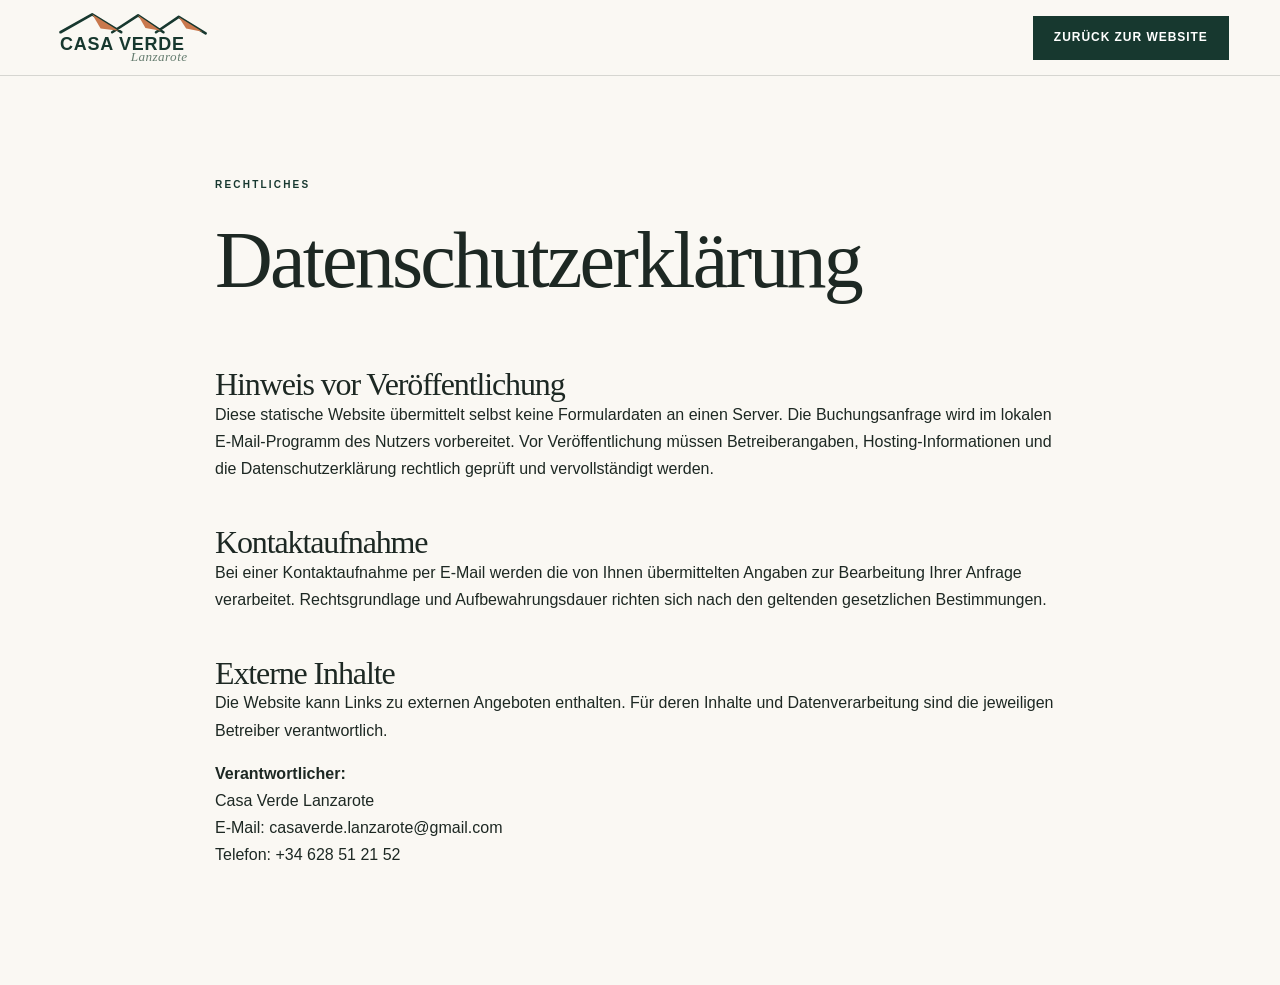
==== datenschutz.html @ 0f1df5bc "Publish Casa Verde website" ====
<!doctype html>
<html lang="de">
<head>
  <meta charset="utf-8">
  <meta name="viewport" content="width=device-width,initial-scale=1">
  <title>Datenschutz · Casa Verde Lanzarote</title>
  <link rel="icon" href="assets/images/originals/casaverdelogo.png" type="image/png">
  <link rel="stylesheet" href="assets/css/styles.css">
</head>
<body class="legal-page">
  <header class="site-header is-scrolled">
    <a class="brand brand-logo" href="index.html" aria-label="Zur Casa Verde Website">
      <img class="logo-dark" src="assets/images/logo-casa-verde-dark.svg" alt="Casa Verde Lanzarote">
    </a>
    <a class="button button-small" href="index.html#booking">Zurück zur Website</a>
  </header>
  <main class="legal container">
    <p class="eyebrow">Rechtliches</p><h1>Datenschutzerklärung</h1>
    <div class="legal-content">
      <h2>Hinweis vor Veröffentlichung</h2><p>Diese statische Website übermittelt selbst keine Formulardaten an einen Server. Die Buchungsanfrage wird im lokalen E-Mail-Programm des Nutzers vorbereitet. Vor Veröffentlichung müssen Betreiberangaben, Hosting-Informationen und die Datenschutzerklärung rechtlich geprüft und vervollständigt werden.</p>
      <h2>Kontaktaufnahme</h2><p>Bei einer Kontaktaufnahme per E-Mail werden die von Ihnen übermittelten Angaben zur Bearbeitung Ihrer Anfrage verarbeitet. Rechtsgrundlage und Aufbewahrungsdauer richten sich nach den geltenden gesetzlichen Bestimmungen.</p>
      <h2>Externe Inhalte</h2><p>Die Website kann Links zu externen Angeboten enthalten. Für deren Inhalte und Datenverarbeitung sind die jeweiligen Betreiber verantwortlich.</p>
      <p><strong>Verantwortlicher:</strong><br>Casa Verde Lanzarote<br>E-Mail: casaverde.lanzarote@gmail.com<br>Telefon: +34 628 51 21 52</p>
    </div>
  </main>
</body>
</html>
---- assets/css/styles.css ----
:root{--forest:#17382f;--forest-deep:#0d2821;--sage:#829888;--sand:#f2ede4;--paper:#faf8f3;--ink:#1d2823;--muted:#66706b;--line:rgba(29,40,35,.16);--serif:"Newsreader",Georgia,serif;--sans:"DM Sans",Arial,sans-serif;--display:"Manrope",Arial,sans-serif;--container:min(1240px,calc(100vw - 80px));--radius:2px}
.site-nav>a.button{color:white}.brand-logo{position:relative;width:218px;height:68px}.brand-logo img{position:absolute;inset:0;width:100%;height:100%;object-fit:contain;object-position:left center;transition:opacity .25s}.brand-logo .logo-dark{opacity:0}.site-header.is-scrolled .brand-logo{width:190px;height:58px}.site-header.is-scrolled .brand-logo .logo-light{opacity:0}.site-header.is-scrolled .brand-logo .logo-dark{opacity:1}.footer-grid .footer-brand{display:block}.footer-brand>img{width:245px;height:auto;margin-bottom:20px}.footer-brand>p{margin:0;color:rgba(255,255,255,.55);font-size:12px}
*{box-sizing:border-box}html{scroll-behavior:smooth}body{margin:0;background:var(--paper);color:var(--ink);font-family:var(--sans);font-size:16px;line-height:1.7}body.no-scroll{overflow:hidden}img{display:block;width:100%;height:auto}button,input,select,textarea{font:inherit}button{color:inherit}.container{width:var(--container);margin-inline:auto}.section{padding:140px 0}.skip-link{position:fixed;z-index:1000;top:12px;left:12px;transform:translateY(-180%);background:white;color:#111;padding:10px 16px}.skip-link:focus{transform:none}
.site-header{position:fixed;z-index:100;top:0;left:0;width:100%;height:96px;padding:0 4vw;display:flex;align-items:center;justify-content:space-between;color:white;border-bottom:1px solid rgba(255,255,255,.2);transition:.35s ease}.site-header.is-scrolled{height:76px;background:rgba(250,248,243,.96);backdrop-filter:blur(16px);color:var(--ink);border-color:var(--line)}.brand{display:flex;align-items:center;gap:14px;color:inherit;text-decoration:none;line-height:1.15}.brand-mark{display:grid;place-items:center;width:44px;height:44px;border:1px solid currentColor;border-radius:50%;font-family:var(--serif);font-size:18px}.brand strong{display:block;font-family:var(--display);font-size:17px;font-weight:600;letter-spacing:.02em}.brand small{display:block;margin-top:4px;font-size:9px;letter-spacing:.18em;text-transform:uppercase}.site-nav{display:flex;align-items:center;gap:32px}.site-nav>a{color:inherit;text-decoration:none;font-size:13px;letter-spacing:.02em}.site-nav>a:not(.button){position:relative}.site-nav>a:not(.button):after{content:"";position:absolute;left:0;bottom:-6px;width:100%;height:1px;background:currentColor;transform:scaleX(0);transform-origin:right;transition:transform .25s}.site-nav>a:hover:after{transform:scaleX(1);transform-origin:left}.nav-toggle{display:none;background:none;border:0}.button{display:inline-flex;align-items:center;justify-content:center;gap:30px;min-height:54px;padding:0 28px;border:1px solid var(--forest);background:var(--forest);color:white;text-decoration:none;font-size:12px;font-weight:600;letter-spacing:.08em;text-transform:uppercase;cursor:pointer;transition:.25s}.button:hover{background:var(--forest-deep);transform:translateY(-2px)}.button-small{min-height:44px;padding:0 20px}.site-header:not(.is-scrolled) .button-small{background:white;border-color:white;color:var(--forest)}.button-light{background:#fff;border-color:#fff;color:var(--forest)}.button-light:hover{background:var(--sand);border-color:var(--sand)}.button-full{width:100%;justify-content:space-between}.text-link{display:inline-flex;align-items:center;gap:30px;color:var(--ink);font-size:12px;font-weight:600;letter-spacing:.07em;text-decoration:none;text-transform:uppercase;border-bottom:1px solid currentColor;padding-bottom:6px}.text-link.light{color:white}.text-link span{font-size:16px;transition:transform .2s}.text-link:hover span{transform:translate(3px,-3px)}
.eyebrow{margin:0 0 28px;font-size:10px;font-weight:600;letter-spacing:.22em;text-transform:uppercase;color:var(--forest)}.eyebrow.light{color:rgba(255,255,255,.72)}h1,h2,h3,p{margin-top:0}h1,h2{font-family:var(--serif);font-weight:400;line-height:.98;letter-spacing:-.035em}h2{font-size:clamp(54px,6.2vw,96px);margin-bottom:0}.lead{font-family:var(--serif);font-size:clamp(26px,2.6vw,40px);line-height:1.24;letter-spacing:-.02em}
.hero{position:relative;min-height:100svh;display:flex;align-items:center;color:white;overflow:hidden}.hero-media{position:absolute;inset:0;background:url("../images/originals/casaverde-pagebg2.jpg") center/cover no-repeat;transform:scale(1.025);animation:hero-in 1.5s ease-out forwards}.hero-shade{position:absolute;inset:0;background:linear-gradient(90deg,rgba(8,29,24,.76) 0%,rgba(8,29,24,.26) 58%,rgba(8,29,24,.1)),linear-gradient(0deg,rgba(5,20,16,.35),transparent 55%)}@keyframes hero-in{to{transform:scale(1)}}.hero-content{position:relative;z-index:2;width:min(820px,78vw);margin-left:8vw;padding-top:90px}.hero h1{font-size:clamp(70px,9.8vw,150px);margin:0 0 34px;color:white}.hero-copy{max-width:650px;font-size:18px;line-height:1.65;color:rgba(255,255,255,.88)}.hero-actions{display:flex;align-items:center;gap:42px;margin-top:42px}.hero-facts{position:absolute;z-index:2;right:4vw;bottom:5vh;display:flex;border-top:1px solid rgba(255,255,255,.35);padding-top:18px}.hero-facts>div{min-width:122px}.hero-facts strong,.hero-facts span{display:block}.hero-facts strong{font-family:var(--serif);font-size:26px;font-weight:400}.hero-facts span{font-size:9px;letter-spacing:.15em;text-transform:uppercase;color:rgba(255,255,255,.65)}.scroll-cue{position:absolute;z-index:2;bottom:5vh;left:4vw;width:25px;height:42px;border:1px solid rgba(255,255,255,.5);border-radius:20px}.scroll-cue span{position:absolute;top:8px;left:11px;width:2px;height:8px;background:white;animation:scroll 1.7s infinite}@keyframes scroll{50%{transform:translateY(13px);opacity:.4}}
.intro{background:var(--paper)}.intro-grid{display:grid;grid-template-columns:1.05fr .95fr;gap:11vw;align-items:start}.intro-copy{padding-top:90px}.intro-copy>p:not(.lead){max-width:580px;color:var(--muted)}.intro-copy .text-link{margin-top:28px}.image-composition{position:relative;margin-top:110px;display:grid;grid-template-columns:1fr 1.8fr 1fr;align-items:end}.image-main{grid-column:2/4;margin:0;height:670px}.image-main img,.image-inset img{height:100%;object-fit:cover}.image-inset{grid-column:1/2;position:absolute;z-index:2;bottom:-70px;left:0;width:85%;height:370px;margin:0;border:12px solid var(--paper)}.vertical-note{position:absolute;top:0;left:0;margin:0;font-size:9px;letter-spacing:.2em;writing-mode:vertical-rl;text-transform:uppercase;color:var(--muted)}
.apartments{background:var(--sand)}.section-head{display:grid;grid-template-columns:1fr 380px;gap:10vw;align-items:end;margin-bottom:88px}.section-head>p{margin:0;color:var(--muted)}.apartment-list{display:grid;grid-template-columns:repeat(2,1fr);gap:90px 44px}.apartment-card:nth-child(even){transform:translateY(120px)}.apartment-card:last-child{grid-column:1/2}.card-image{position:relative;width:100%;height:480px;padding:0;border:0;background:none;overflow:hidden;cursor:pointer}.card-image img{height:100%;object-fit:cover;transition:transform .65s}.card-image:hover img{transform:scale(1.035)}.card-image>span{position:absolute;right:20px;bottom:20px;display:grid;place-items:center;width:48px;height:48px;border-radius:50%;background:rgba(250,248,243,.9);font-family:var(--serif);font-size:18px}.card-content{display:grid;grid-template-columns:1.1fr 1fr auto;gap:32px;align-items:start;padding-top:25px;border-top:1px solid var(--line);margin-top:18px}.card-content h3{margin:4px 0 0;font-family:var(--serif);font-size:34px;font-weight:400}.card-content p{margin:0;font-size:13px;color:var(--muted)}.card-content>div p{font-size:9px;letter-spacing:.12em;text-transform:uppercase}.round-button{width:45px;height:45px;border:1px solid var(--ink);border-radius:50%;background:transparent;cursor:pointer;transition:.2s}.round-button:hover{background:var(--forest);border-color:var(--forest);color:white;transform:rotate(45deg)}.rate-note{display:grid;grid-template-columns:230px 1fr;gap:30px;margin-top:230px;border-top:1px solid var(--line);padding-top:20px}.rate-note span{font-family:var(--serif);font-size:22px}.rate-note p{max-width:700px;margin:0;color:var(--muted);font-size:12px}
.experience{display:grid;grid-template-columns:1.25fr .75fr;padding:0;background:var(--forest);color:white;min-height:740px}.experience-image img{height:100%;object-fit:cover;filter:saturate(.82)}.experience-panel{padding:100px 6vw;display:flex;flex-direction:column;justify-content:center}.experience blockquote{margin:0 0 70px;font-family:var(--serif);font-size:clamp(37px,4vw,64px);line-height:1.12;letter-spacing:-.025em}.amenities{display:grid;grid-template-columns:1fr 1fr;border-top:1px solid rgba(255,255,255,.2)}.amenities span{padding:12px 0;border-bottom:1px solid rgba(255,255,255,.16);font-size:10px;letter-spacing:.1em;text-transform:uppercase}
.island-intro{display:grid;grid-template-columns:1fr 1.25fr .75fr;gap:5vw;align-items:end;margin-bottom:100px}.island-intro .eyebrow{align-self:start}.island-intro>p:last-child{margin:0;color:var(--muted)}.place-grid{display:grid;grid-template-columns:1.15fr .85fr;gap:42px}.place-card{margin-bottom:65px}.place-card:nth-child(3){margin-top:-180px}.place-card img{height:350px;object-fit:cover}.place-large img{height:620px}.place-card>div{display:grid;grid-template-columns:140px 1fr;gap:15px 30px;padding-top:22px}.place-card span{grid-row:1/3;font-size:9px;letter-spacing:.12em;text-transform:uppercase;color:var(--muted)}.place-card h3{font-family:var(--serif);font-size:34px;font-weight:400;margin:0}.place-card p{color:var(--muted);font-size:13px}
.gallery{padding-bottom:0;background:#e8e1d7}.gallery-grid{display:grid;grid-template-columns:1.2fr .8fr 1fr;grid-template-rows:320px 320px;gap:8px}.gallery-grid button{padding:0;border:0;background:none;overflow:hidden;cursor:zoom-in}.gallery-grid button:first-child{grid-row:1/3}.gallery-grid button:nth-child(2){grid-column:2/3}.gallery-grid button:nth-child(3){grid-column:2/3}.gallery-grid button:nth-child(4){grid-column:3/4;grid-row:1/2}.gallery-grid button:nth-child(5){grid-column:3/4;grid-row:2/3}.gallery-grid img{height:100%;object-fit:cover;transition:transform .55s,filter .55s}.gallery-grid button:hover img{transform:scale(1.04);filter:brightness(.85)}
.booking{background:var(--forest-deep);color:white}.booking-grid{display:grid;grid-template-columns:1fr .8fr;gap:11vw}.booking-copy h2{font-size:clamp(58px,6vw,90px);margin-bottom:45px}.booking-copy>p:not(.eyebrow){max-width:590px;color:rgba(255,255,255,.65)}.contact-links{display:flex;flex-direction:column;align-items:flex-start;gap:5px;margin-top:45px}.contact-links a{color:white;text-decoration:none;border-bottom:1px solid rgba(255,255,255,.4)}.booking-form{padding-top:15px}.booking-form label{display:block;margin-bottom:25px;font-size:9px;letter-spacing:.16em;text-transform:uppercase;color:rgba(255,255,255,.58)}.booking-form label span{float:right}.booking-form input,.booking-form select,.booking-form textarea{display:block;width:100%;min-height:48px;padding:10px 0;background:transparent;border:0;border-bottom:1px solid rgba(255,255,255,.3);border-radius:0;color:white;outline:none;text-transform:none;letter-spacing:0}.booking-form select option{color:#111}.booking-form textarea{resize:vertical}.booking-form input:focus,.booking-form select:focus,.booking-form textarea:focus{border-color:white}.form-row{display:grid;grid-template-columns:1fr 1fr;gap:30px}.form-note{margin:12px 0 0;text-align:center;font-size:10px;color:rgba(255,255,255,.46)}
.site-footer{padding:90px 0 30px;background:#091c17;color:white}.footer-grid{display:grid;grid-template-columns:2fr 1fr 1fr;gap:9vw;padding-bottom:75px}.footer-brand{display:flex;gap:20px}.footer-brand strong{font-family:var(--serif);font-size:36px;font-weight:400}.footer-brand p{color:rgba(255,255,255,.55);font-size:12px}.footer-grid h3{font-size:10px;letter-spacing:.18em;text-transform:uppercase;color:rgba(255,255,255,.45)}.footer-grid>div:not(:first-child){display:flex;flex-direction:column;align-items:flex-start;gap:8px}.footer-grid a{color:white;text-decoration:none;font-size:13px}.footer-bottom{display:flex;justify-content:space-between;padding-top:25px;border-top:1px solid rgba(255,255,255,.15);font-size:9px;letter-spacing:.12em;text-transform:uppercase;color:rgba(255,255,255,.45)}.footer-bottom a{color:inherit}
.apartment-dialog,.lightbox{width:min(1180px,94vw);max-width:none;padding:0;border:0;background:var(--paper);color:var(--ink);box-shadow:0 30px 100px rgba(0,0,0,.4)}dialog::backdrop{background:rgba(5,20,16,.82);backdrop-filter:blur(4px)}.apartment-dialog[open]{display:grid;grid-template-columns:1.18fr .82fr}.dialog-close{position:absolute;z-index:5;top:18px;right:18px;width:42px;height:42px;border:0;border-radius:50%;background:rgba(250,248,243,.9);font-size:28px;line-height:1;cursor:pointer}.dialog-gallery{position:relative;min-height:650px;background:#ddd}.dialog-gallery>img{position:absolute;inset:0;height:100%;object-fit:cover}.gallery-arrow{position:absolute;z-index:2;bottom:24px;width:44px;height:44px;border:0;border-radius:50%;background:rgba(250,248,243,.9);cursor:pointer}.gallery-arrow.prev{left:24px}.gallery-arrow.next{left:76px}.dialog-gallery>span{position:absolute;z-index:2;right:24px;bottom:30px;padding:5px 11px;background:rgba(9,28,23,.75);color:white;font-size:10px;letter-spacing:.12em}.dialog-content{padding:85px 55px;overflow:auto}.dialog-content h2{font-size:58px;margin-bottom:28px}.dialog-content>p:not(.eyebrow){color:var(--muted)}.dialog-content ul{display:grid;grid-template-columns:1fr 1fr;gap:8px 20px;padding:20px 0;margin:25px 0;border-top:1px solid var(--line);border-bottom:1px solid var(--line);list-style:none;font-size:11px;text-transform:uppercase;letter-spacing:.07em}.dialog-content li:before{content:"✓";margin-right:8px;color:var(--sage)}.dialog-rate{display:flex;flex-direction:column;margin-bottom:30px}.dialog-rate strong{font-family:var(--serif);font-size:28px;font-weight:400}.dialog-rate span{font-size:10px;color:var(--muted)}.lightbox{width:min(1500px,96vw);height:min(920px,92vh);background:#0a1713}.lightbox[open]{display:grid;place-items:center}.lightbox img{width:100%;height:100%;object-fit:contain}.reveal{opacity:0;transform:translateY(35px);transition:opacity .8s,transform .8s}.reveal.is-visible{opacity:1;transform:none}.legal-page{background:var(--paper)}.legal-page .site-header{position:relative}.legal{max-width:850px;padding:100px 0}.legal h1{font-family:var(--serif);font-size:80px;font-weight:400}.legal-content{margin-top:70px}.legal-content h2{font-family:var(--serif);font-size:32px;margin-top:45px}
@media(max-width:1000px){:root{--container:min(100% - 40px,900px)}.section{padding:100px 0}.site-header{height:76px;padding:0 20px}.nav-toggle{display:flex;flex-direction:column;gap:7px;padding:12px;z-index:3}.nav-toggle span{width:25px;height:1px;background:currentColor;transition:.25s}.nav-toggle[aria-expanded=true] span:first-child{transform:translateY(4px) rotate(45deg)}.nav-toggle[aria-expanded=true] span:last-child{transform:translateY(-4px) rotate(-45deg)}.site-nav{position:fixed;inset:0;display:flex;flex-direction:column;align-items:flex-start;justify-content:center;gap:26px;padding:15vw;background:var(--forest-deep);color:white;transform:translateX(100%);transition:.35s}.site-nav.is-open{transform:none}.site-nav>a{font-family:var(--serif);font-size:40px}.site-nav .button{font-family:var(--sans);font-size:11px;margin-top:20px}.hero-content{width:82vw}.hero-facts{display:none}.intro-grid,.section-head,.booking-grid{grid-template-columns:1fr}.intro-copy{padding-top:40px}.section-head{gap:40px}.section-head>p{max-width:560px}.image-composition{grid-template-columns:.7fr 1.3fr}.image-main{grid-column:2/3}.experience{grid-template-columns:1fr}.experience-image{height:65vw}.experience-panel{padding:90px 8vw}.island-intro{grid-template-columns:1fr 1fr}.island-intro>p:last-child{grid-column:2}.place-grid{grid-template-columns:1fr 1fr}.place-card:nth-child(3){margin-top:0}.place-large img{height:460px}.gallery-grid{grid-template-rows:250px 250px}.apartment-dialog[open]{grid-template-columns:1fr}.dialog-gallery{min-height:54vh}.dialog-content{padding:50px}.footer-grid{grid-template-columns:1.5fr 1fr 1fr}}
@media(max-width:700px){:root{--container:calc(100% - 32px)}.section{padding:80px 0}.hero-content{width:auto;margin:0 20px;padding-top:60px}.hero h1{font-size:64px}.hero-copy{font-size:15px}.hero-actions{align-items:flex-start;flex-direction:column;gap:24px;margin-top:30px}.scroll-cue{display:none}h2{font-size:50px}.lead{font-size:26px}.intro-grid{gap:0}.image-composition{display:block;margin-top:65px}.image-main{height:500px;margin-left:18%}.image-inset{width:46%;height:250px;bottom:-40px}.vertical-note{display:none}.apartment-list{display:block}.apartment-card,.apartment-card:nth-child(even){transform:none;margin-bottom:70px}.apartment-card:last-child{grid-column:auto}.card-image{height:390px}.card-content{grid-template-columns:1fr auto;gap:18px}.card-content>p{grid-column:1/3}.round-button{grid-column:2;grid-row:1}.rate-note{grid-template-columns:1fr;margin-top:30px}.experience-image{height:75vw}.experience-panel{padding:70px 24px}.experience blockquote{font-size:40px;margin-bottom:50px}.amenities{grid-template-columns:1fr}.island-intro{display:block;margin-bottom:65px}.island-intro h2{margin-bottom:35px}.place-grid{display:block}.place-card img,.place-large img{height:380px}.place-card>div{grid-template-columns:1fr}.place-card span{grid-row:auto}.gallery .section-head{padding-inline:16px}.gallery-grid{display:grid;grid-template-columns:1fr 1fr;grid-template-rows:340px 220px 220px}.gallery-grid button:first-child{grid-column:1/3;grid-row:1}.gallery-grid button:nth-child(n+2){grid-column:auto;grid-row:auto}.gallery-grid button:nth-child(5){display:none}.booking-grid{gap:60px}.form-row{grid-template-columns:1fr;gap:0}.footer-grid{grid-template-columns:1fr 1fr}.footer-brand{grid-column:1/3}.footer-bottom{gap:20px;flex-wrap:wrap}.apartment-dialog{width:100vw;height:100dvh;max-height:none}.dialog-gallery{min-height:42vh}.dialog-content{padding:42px 24px}.dialog-content h2{font-size:46px}.dialog-content ul{grid-template-columns:1fr}.lightbox{width:100vw;height:100dvh;max-height:none}.legal{padding:70px 16px}.legal h1{font-size:54px}}
@media(prefers-reduced-motion:reduce){html{scroll-behavior:auto}*,*:before,*:after{animation:none!important;transition:none!important}.reveal{opacity:1;transform:none}}
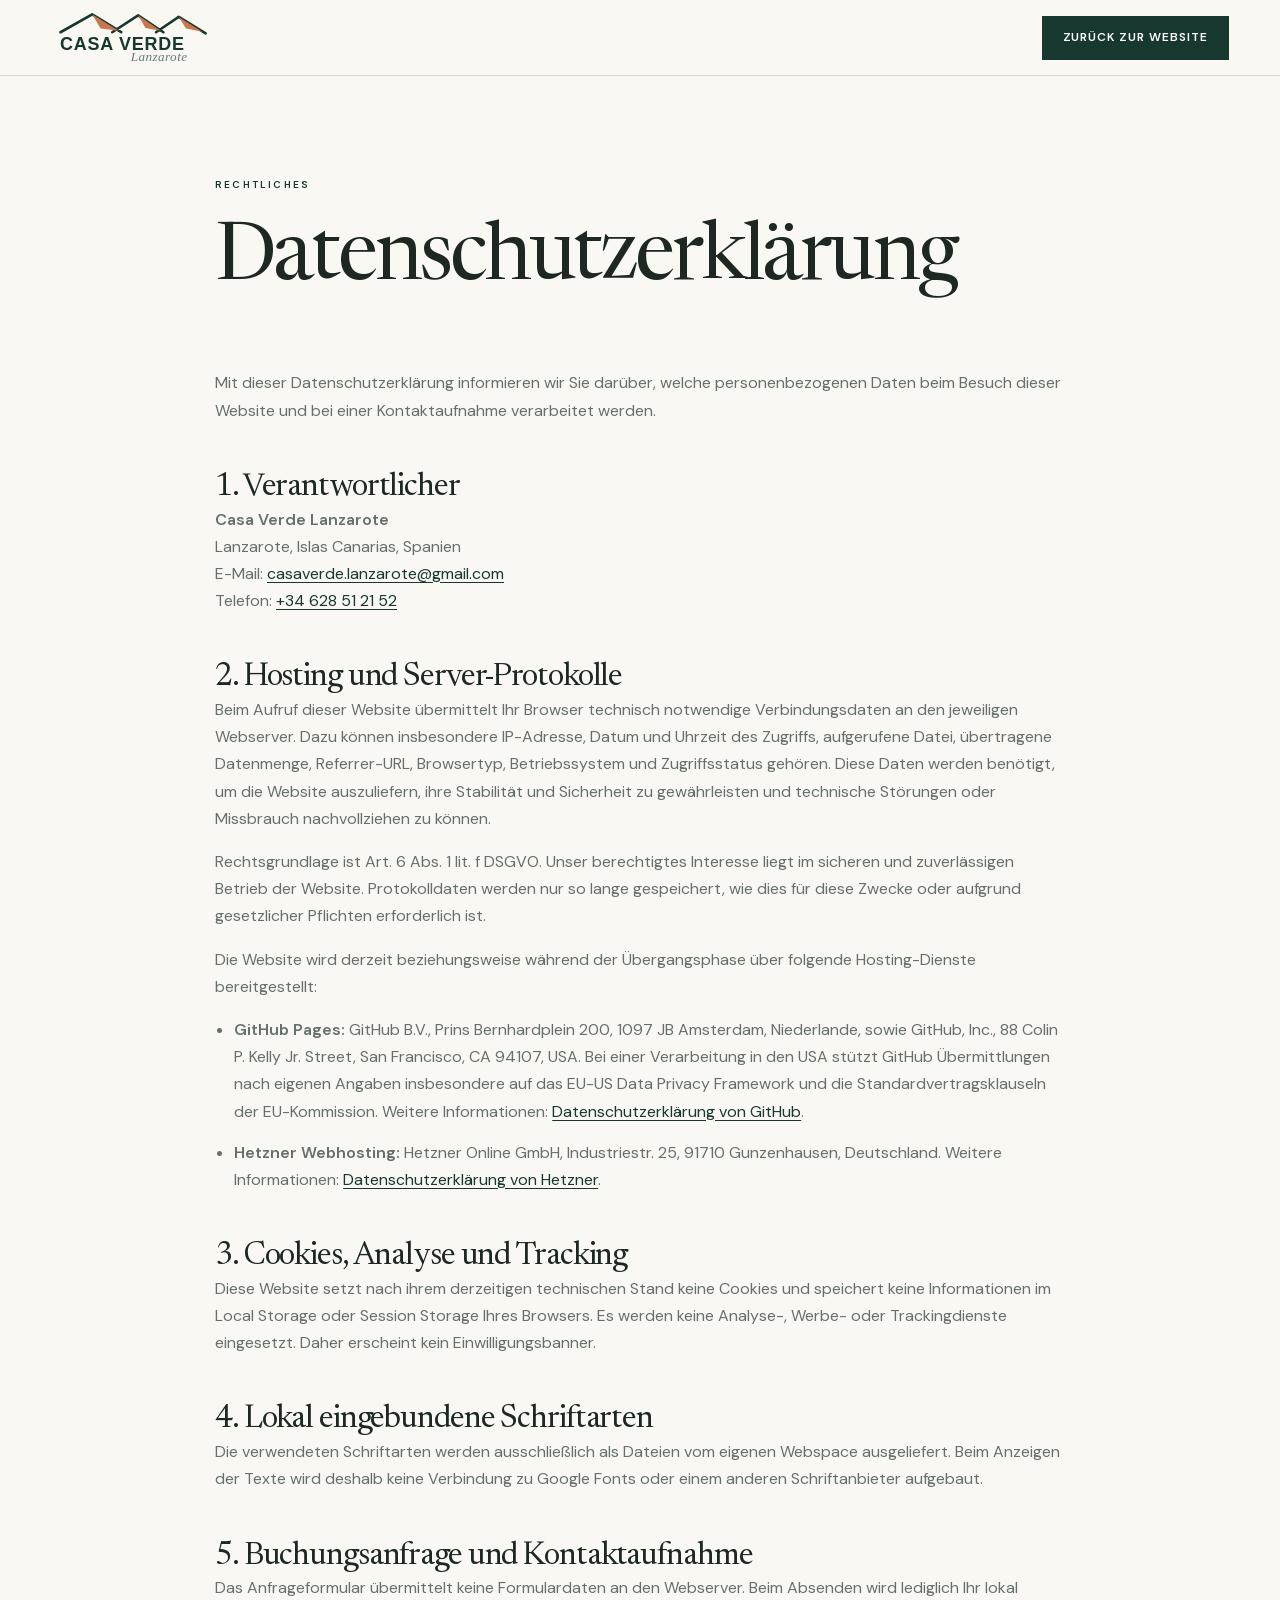
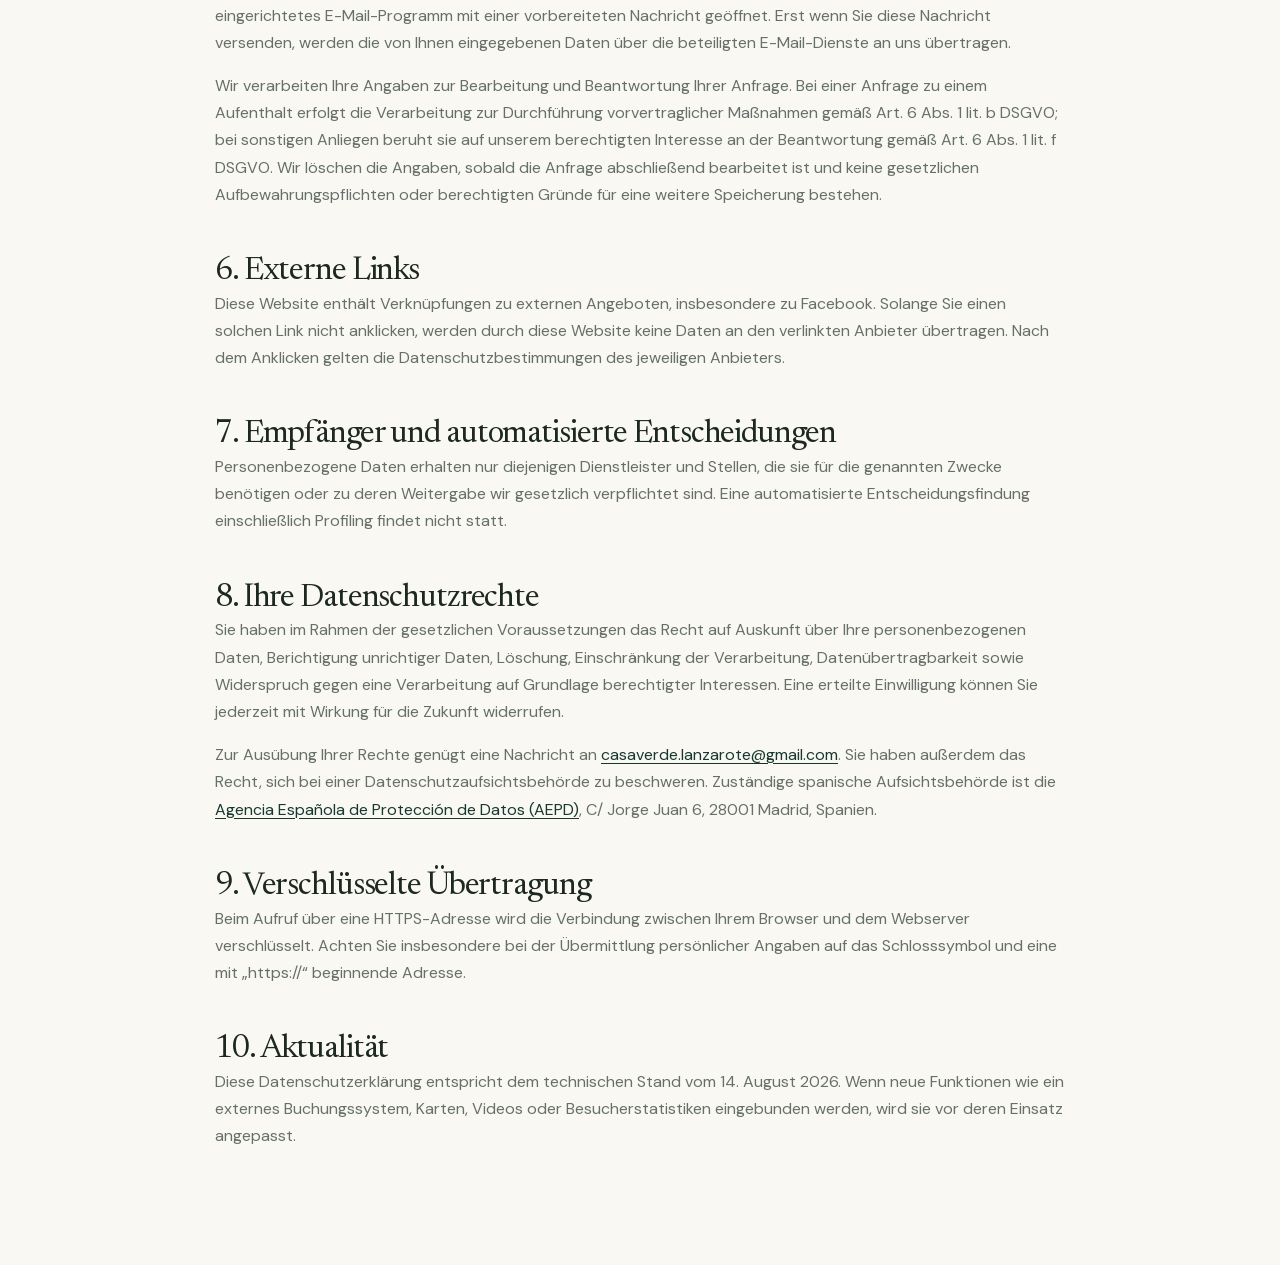
==== commit 088f9b7f: "Schriften lokal hosten und Datenschutz ergänzen" ====
--- a/datenschutz.html
+++ b/datenschutz.html
@@ -3,9 +3,12 @@
 <head>
   <meta charset="utf-8">
   <meta name="viewport" content="width=device-width,initial-scale=1">
+  <meta name="description" content="Informationen zum Datenschutz auf der Website der Casa Verde Lanzarote.">
   <title>Datenschutz · Casa Verde Lanzarote</title>
   <link rel="icon" href="assets/images/originals/casaverdelogo.png" type="image/png">
-  <link rel="stylesheet" href="assets/css/styles.css">
+  <link rel="preload" href="assets/fonts/dm-sans-latin.woff2" as="font" type="font/woff2" crossorigin>
+  <link rel="preload" href="assets/fonts/newsreader-latin.woff2" as="font" type="font/woff2" crossorigin>
+  <link rel="stylesheet" href="assets/css/styles.css?v=20260814-6">
 </head>
 <body class="legal-page">
   <header class="site-header is-scrolled">
@@ -17,10 +20,45 @@
   <main class="legal container">
     <p class="eyebrow">Rechtliches</p><h1>Datenschutzerklärung</h1>
     <div class="legal-content">
-      <h2>Hinweis vor Veröffentlichung</h2><p>Diese statische Website übermittelt selbst keine Formulardaten an einen Server. Die Buchungsanfrage wird im lokalen E-Mail-Programm des Nutzers vorbereitet. Vor Veröffentlichung müssen Betreiberangaben, Hosting-Informationen und die Datenschutzerklärung rechtlich geprüft und vervollständigt werden.</p>
-      <h2>Kontaktaufnahme</h2><p>Bei einer Kontaktaufnahme per E-Mail werden die von Ihnen übermittelten Angaben zur Bearbeitung Ihrer Anfrage verarbeitet. Rechtsgrundlage und Aufbewahrungsdauer richten sich nach den geltenden gesetzlichen Bestimmungen.</p>
-      <h2>Externe Inhalte</h2><p>Die Website kann Links zu externen Angeboten enthalten. Für deren Inhalte und Datenverarbeitung sind die jeweiligen Betreiber verantwortlich.</p>
-      <p><strong>Verantwortlicher:</strong><br>Casa Verde Lanzarote<br>E-Mail: casaverde.lanzarote@gmail.com<br>Telefon: +34 628 51 21 52</p>
+      <p>Mit dieser Datenschutzerklärung informieren wir Sie darüber, welche personenbezogenen Daten beim Besuch dieser Website und bei einer Kontaktaufnahme verarbeitet werden.</p>
+
+      <h2>1. Verantwortlicher</h2>
+      <p><strong>Casa Verde Lanzarote</strong><br>Lanzarote, Islas Canarias, Spanien<br>E-Mail: <a href="mailto:casaverde.lanzarote@gmail.com">casaverde.lanzarote@gmail.com</a><br>Telefon: <a href="tel:+34628512152">+34 628 51 21 52</a></p>
+
+      <h2>2. Hosting und Server-Protokolle</h2>
+      <p>Beim Aufruf dieser Website übermittelt Ihr Browser technisch notwendige Verbindungsdaten an den jeweiligen Webserver. Dazu können insbesondere IP-Adresse, Datum und Uhrzeit des Zugriffs, aufgerufene Datei, übertragene Datenmenge, Referrer-URL, Browsertyp, Betriebssystem und Zugriffsstatus gehören. Diese Daten werden benötigt, um die Website auszuliefern, ihre Stabilität und Sicherheit zu gewährleisten und technische Störungen oder Missbrauch nachvollziehen zu können.</p>
+      <p>Rechtsgrundlage ist Art. 6 Abs. 1 lit. f DSGVO. Unser berechtigtes Interesse liegt im sicheren und zuverlässigen Betrieb der Website. Protokolldaten werden nur so lange gespeichert, wie dies für diese Zwecke oder aufgrund gesetzlicher Pflichten erforderlich ist.</p>
+      <p>Die Website wird derzeit beziehungsweise während der Übergangsphase über folgende Hosting-Dienste bereitgestellt:</p>
+      <ul>
+        <li><strong>GitHub Pages:</strong> GitHub B.V., Prins Bernhardplein 200, 1097 JB Amsterdam, Niederlande, sowie GitHub, Inc., 88 Colin P. Kelly Jr. Street, San Francisco, CA 94107, USA. Bei einer Verarbeitung in den USA stützt GitHub Übermittlungen nach eigenen Angaben insbesondere auf das EU-US Data Privacy Framework und die Standardvertragsklauseln der EU-Kommission. Weitere Informationen: <a href="https://docs.github.com/en/site-policy/privacy-policies/github-general-privacy-statement" target="_blank" rel="noopener noreferrer">Datenschutzerklärung von GitHub</a>.</li>
+        <li><strong>Hetzner Webhosting:</strong> Hetzner Online GmbH, Industriestr. 25, 91710 Gunzenhausen, Deutschland. Weitere Informationen: <a href="https://www.hetzner.com/legal/privacy-policy/" target="_blank" rel="noopener noreferrer">Datenschutzerklärung von Hetzner</a>.</li>
+      </ul>
+
+      <h2>3. Cookies, Analyse und Tracking</h2>
+      <p>Diese Website setzt nach ihrem derzeitigen technischen Stand keine Cookies und speichert keine Informationen im Local Storage oder Session Storage Ihres Browsers. Es werden keine Analyse-, Werbe- oder Trackingdienste eingesetzt. Daher erscheint kein Einwilligungsbanner.</p>
+
+      <h2>4. Lokal eingebundene Schriftarten</h2>
+      <p>Die verwendeten Schriftarten werden ausschließlich als Dateien vom eigenen Webspace ausgeliefert. Beim Anzeigen der Texte wird deshalb keine Verbindung zu Google Fonts oder einem anderen Schriftanbieter aufgebaut.</p>
+
+      <h2>5. Buchungsanfrage und Kontaktaufnahme</h2>
+      <p>Das Anfrageformular übermittelt keine Formulardaten an den Webserver. Beim Absenden wird lediglich Ihr lokal eingerichtetes E-Mail-Programm mit einer vorbereiteten Nachricht geöffnet. Erst wenn Sie diese Nachricht versenden, werden die von Ihnen eingegebenen Daten über die beteiligten E-Mail-Dienste an uns übertragen.</p>
+      <p>Wir verarbeiten Ihre Angaben zur Bearbeitung und Beantwortung Ihrer Anfrage. Bei einer Anfrage zu einem Aufenthalt erfolgt die Verarbeitung zur Durchführung vorvertraglicher Maßnahmen gemäß Art. 6 Abs. 1 lit. b DSGVO; bei sonstigen Anliegen beruht sie auf unserem berechtigten Interesse an der Beantwortung gemäß Art. 6 Abs. 1 lit. f DSGVO. Wir löschen die Angaben, sobald die Anfrage abschließend bearbeitet ist und keine gesetzlichen Aufbewahrungspflichten oder berechtigten Gründe für eine weitere Speicherung bestehen.</p>
+
+      <h2>6. Externe Links</h2>
+      <p>Diese Website enthält Verknüpfungen zu externen Angeboten, insbesondere zu Facebook. Solange Sie einen solchen Link nicht anklicken, werden durch diese Website keine Daten an den verlinkten Anbieter übertragen. Nach dem Anklicken gelten die Datenschutzbestimmungen des jeweiligen Anbieters.</p>
+
+      <h2>7. Empfänger und automatisierte Entscheidungen</h2>
+      <p>Personenbezogene Daten erhalten nur diejenigen Dienstleister und Stellen, die sie für die genannten Zwecke benötigen oder zu deren Weitergabe wir gesetzlich verpflichtet sind. Eine automatisierte Entscheidungsfindung einschließlich Profiling findet nicht statt.</p>
+
+      <h2>8. Ihre Datenschutzrechte</h2>
+      <p>Sie haben im Rahmen der gesetzlichen Voraussetzungen das Recht auf Auskunft über Ihre personenbezogenen Daten, Berichtigung unrichtiger Daten, Löschung, Einschränkung der Verarbeitung, Datenübertragbarkeit sowie Widerspruch gegen eine Verarbeitung auf Grundlage berechtigter Interessen. Eine erteilte Einwilligung können Sie jederzeit mit Wirkung für die Zukunft widerrufen.</p>
+      <p>Zur Ausübung Ihrer Rechte genügt eine Nachricht an <a href="mailto:casaverde.lanzarote@gmail.com">casaverde.lanzarote@gmail.com</a>. Sie haben außerdem das Recht, sich bei einer Datenschutzaufsichtsbehörde zu beschweren. Zuständige spanische Aufsichtsbehörde ist die <a href="https://www.aepd.es/" target="_blank" rel="noopener noreferrer">Agencia Española de Protección de Datos (AEPD)</a>, C/ Jorge Juan 6, 28001 Madrid, Spanien.</p>
+
+      <h2>9. Verschlüsselte Übertragung</h2>
+      <p>Beim Aufruf über eine HTTPS-Adresse wird die Verbindung zwischen Ihrem Browser und dem Webserver verschlüsselt. Achten Sie insbesondere bei der Übermittlung persönlicher Angaben auf das Schlosssymbol und eine mit „https://“ beginnende Adresse.</p>
+
+      <h2>10. Aktualität</h2>
+      <p>Diese Datenschutzerklärung entspricht dem technischen Stand vom 14. August 2026. Wenn neue Funktionen wie ein externes Buchungssystem, Karten, Videos oder Besucherstatistiken eingebunden werden, wird sie vor deren Einsatz angepasst.</p>
     </div>
   </main>
 </body>
--- a/assets/css/styles.css
+++ b/assets/css/styles.css
@@ -1,3 +1,6 @@
+@font-face{font-family:"DM Sans";font-style:normal;font-weight:400 600;font-display:swap;src:url("../fonts/dm-sans-latin.woff2") format("woff2")}
+@font-face{font-family:"Manrope";font-style:normal;font-weight:400 600;font-display:swap;src:url("../fonts/manrope-latin.woff2") format("woff2")}
+@font-face{font-family:"Newsreader";font-style:normal;font-weight:400 500;font-display:swap;src:url("../fonts/newsreader-latin.woff2") format("woff2")}
 :root{--forest:#17382f;--forest-deep:#0d2821;--sage:#829888;--sand:#f2ede4;--paper:#faf8f3;--ink:#1d2823;--muted:#66706b;--line:rgba(29,40,35,.16);--serif:"Newsreader",Georgia,serif;--sans:"DM Sans",Arial,sans-serif;--display:"Manrope",Arial,sans-serif;--container:min(1240px,calc(100vw - 80px));--radius:2px}
 .site-nav>a.button{color:white}.brand-logo{position:relative;width:218px;height:68px}.brand-logo img{position:absolute;inset:0;width:100%;height:100%;object-fit:contain;object-position:left center;transition:opacity .25s}.brand-logo .logo-dark{opacity:0}.site-header.is-scrolled .brand-logo{width:190px;height:58px}.site-header.is-scrolled .brand-logo .logo-light{opacity:0}.site-header.is-scrolled .brand-logo .logo-dark{opacity:1}.footer-grid .footer-brand{display:block}.footer-brand>img{width:245px;height:auto;margin-bottom:20px}.footer-brand>p{margin:0;color:rgba(255,255,255,.55);font-size:12px}
 *{box-sizing:border-box}html{scroll-behavior:smooth}body{margin:0;background:var(--paper);color:var(--ink);font-family:var(--sans);font-size:16px;line-height:1.7}body.no-scroll{overflow:hidden}img{display:block;width:100%;height:auto}button,input,select,textarea{font:inherit}button{color:inherit}.container{width:var(--container);margin-inline:auto}.section{padding:140px 0}.skip-link{position:fixed;z-index:1000;top:12px;left:12px;transform:translateY(-180%);background:white;color:#111;padding:10px 16px}.skip-link:focus{transform:none}
@@ -7,11 +10,13 @@
 .intro{background:var(--paper)}.intro-grid{display:grid;grid-template-columns:1.05fr .95fr;gap:11vw;align-items:start}.intro-copy{padding-top:90px}.intro-copy>p:not(.lead){max-width:580px;color:var(--muted)}.intro-copy .text-link{margin-top:28px}.image-composition{position:relative;margin-top:110px;display:grid;grid-template-columns:1fr 1.8fr 1fr;align-items:end}.image-main{grid-column:2/4;margin:0;height:670px}.image-main img,.image-inset img{height:100%;object-fit:cover}.image-inset{grid-column:1/2;position:absolute;z-index:2;bottom:-70px;left:0;width:85%;height:370px;margin:0;border:12px solid var(--paper)}.vertical-note{position:absolute;top:0;left:0;margin:0;font-size:9px;letter-spacing:.2em;writing-mode:vertical-rl;text-transform:uppercase;color:var(--muted)}
 .apartments{background:var(--sand)}.section-head{display:grid;grid-template-columns:1fr 380px;gap:10vw;align-items:end;margin-bottom:88px}.section-head>p{margin:0;color:var(--muted)}.apartment-list{display:grid;grid-template-columns:repeat(2,1fr);gap:90px 44px}.apartment-card:nth-child(even){transform:translateY(120px)}.apartment-card:last-child{grid-column:1/2}.card-image{position:relative;width:100%;height:480px;padding:0;border:0;background:none;overflow:hidden;cursor:pointer}.card-image img{height:100%;object-fit:cover;transition:transform .65s}.card-image:hover img{transform:scale(1.035)}.card-image>span{position:absolute;right:20px;bottom:20px;display:grid;place-items:center;width:48px;height:48px;border-radius:50%;background:rgba(250,248,243,.9);font-family:var(--serif);font-size:18px}.card-content{display:grid;grid-template-columns:1.1fr 1fr auto;gap:32px;align-items:start;padding-top:25px;border-top:1px solid var(--line);margin-top:18px}.card-content h3{margin:4px 0 0;font-family:var(--serif);font-size:34px;font-weight:400}.card-content p{margin:0;font-size:13px;color:var(--muted)}.card-content>div p{font-size:9px;letter-spacing:.12em;text-transform:uppercase}.round-button{width:45px;height:45px;border:1px solid var(--ink);border-radius:50%;background:transparent;cursor:pointer;transition:.2s}.round-button:hover{background:var(--forest);border-color:var(--forest);color:white;transform:rotate(45deg)}.rate-note{display:grid;grid-template-columns:230px 1fr;gap:30px;margin-top:230px;border-top:1px solid var(--line);padding-top:20px}.rate-note span{font-family:var(--serif);font-size:22px}.rate-note p{max-width:700px;margin:0;color:var(--muted);font-size:12px}
 .experience{display:grid;grid-template-columns:1.25fr .75fr;padding:0;background:var(--forest);color:white;min-height:740px}.experience-image img{height:100%;object-fit:cover;filter:saturate(.82)}.experience-panel{padding:100px 6vw;display:flex;flex-direction:column;justify-content:center}.experience blockquote{margin:0 0 70px;font-family:var(--serif);font-size:clamp(37px,4vw,64px);line-height:1.12;letter-spacing:-.025em}.amenities{display:grid;grid-template-columns:1fr 1fr;border-top:1px solid rgba(255,255,255,.2)}.amenities span{padding:12px 0;border-bottom:1px solid rgba(255,255,255,.16);font-size:10px;letter-spacing:.1em;text-transform:uppercase}
-.island-intro{display:grid;grid-template-columns:1fr 1.25fr .75fr;gap:5vw;align-items:end;margin-bottom:100px}.island-intro .eyebrow{align-self:start}.island-intro>p:last-child{margin:0;color:var(--muted)}.place-grid{display:grid;grid-template-columns:1.15fr .85fr;gap:42px}.place-card{margin-bottom:65px}.place-card:nth-child(3){margin-top:-180px}.place-card img{height:350px;object-fit:cover}.place-large img{height:620px}.place-card>div{display:grid;grid-template-columns:140px 1fr;gap:15px 30px;padding-top:22px}.place-card span{grid-row:1/3;font-size:9px;letter-spacing:.12em;text-transform:uppercase;color:var(--muted)}.place-card h3{font-family:var(--serif);font-size:34px;font-weight:400;margin:0}.place-card p{color:var(--muted);font-size:13px}
+.island-intro{display:grid;grid-template-columns:1fr 1.25fr .75fr;gap:5vw;align-items:end;margin-bottom:100px}.island-intro .eyebrow{align-self:start}.island-intro>p:last-child{margin:0;color:var(--muted)}.place-grid{display:grid;grid-template-columns:1.15fr .85fr;gap:42px;align-items:start}.place-column{min-width:0}.place-card{margin-bottom:65px}.place-column-left .place-card+.place-card{margin-top:95px}.place-card img{height:350px;object-fit:cover}.place-large img{height:620px}.place-card>div{display:grid;grid-template-columns:140px 1fr;gap:15px 30px;padding-top:22px}.place-card span{grid-row:1/3;font-size:9px;letter-spacing:.12em;text-transform:uppercase;color:var(--muted)}.place-card h3{font-family:var(--serif);font-size:34px;font-weight:400;margin:0}.place-card p{color:var(--muted);font-size:13px}.island-copy{display:grid;grid-template-columns:140px 1fr;gap:30px;margin-top:72px;padding-top:38px;border-top:1px solid var(--line)}.island-copy-label{margin:4px 0 0;font-size:9px!important;line-height:1.6;letter-spacing:.14em;text-transform:uppercase}.island-copy-content h4{max-width:460px;margin:0 0 28px;font-family:var(--serif);font-size:clamp(34px,3vw,48px);font-weight:400;line-height:1.08;letter-spacing:-.02em}.island-copy-content p{max-width:610px;margin:0 0 22px;color:var(--muted);font-size:17px;line-height:1.75}.island-copy-content p:last-child{margin-bottom:0}
 .gallery{padding-bottom:0;background:#e8e1d7}.gallery-grid{display:grid;grid-template-columns:1.2fr .8fr 1fr;grid-template-rows:320px 320px;gap:8px}.gallery-grid button{padding:0;border:0;background:none;overflow:hidden;cursor:zoom-in}.gallery-grid button:first-child{grid-row:1/3}.gallery-grid button:nth-child(2){grid-column:2/3}.gallery-grid button:nth-child(3){grid-column:2/3}.gallery-grid button:nth-child(4){grid-column:3/4;grid-row:1/2}.gallery-grid button:nth-child(5){grid-column:3/4;grid-row:2/3}.gallery-grid img{height:100%;object-fit:cover;transition:transform .55s,filter .55s}.gallery-grid button:hover img{transform:scale(1.04);filter:brightness(.85)}
-.booking{background:var(--forest-deep);color:white}.booking-grid{display:grid;grid-template-columns:1fr .8fr;gap:11vw}.booking-copy h2{font-size:clamp(58px,6vw,90px);margin-bottom:45px}.booking-copy>p:not(.eyebrow){max-width:590px;color:rgba(255,255,255,.65)}.contact-links{display:flex;flex-direction:column;align-items:flex-start;gap:5px;margin-top:45px}.contact-links a{color:white;text-decoration:none;border-bottom:1px solid rgba(255,255,255,.4)}.booking-form{padding-top:15px}.booking-form label{display:block;margin-bottom:25px;font-size:9px;letter-spacing:.16em;text-transform:uppercase;color:rgba(255,255,255,.58)}.booking-form label span{float:right}.booking-form input,.booking-form select,.booking-form textarea{display:block;width:100%;min-height:48px;padding:10px 0;background:transparent;border:0;border-bottom:1px solid rgba(255,255,255,.3);border-radius:0;color:white;outline:none;text-transform:none;letter-spacing:0}.booking-form select option{color:#111}.booking-form textarea{resize:vertical}.booking-form input:focus,.booking-form select:focus,.booking-form textarea:focus{border-color:white}.form-row{display:grid;grid-template-columns:1fr 1fr;gap:30px}.form-note{margin:12px 0 0;text-align:center;font-size:10px;color:rgba(255,255,255,.46)}
+.booking{background:var(--forest-deep);color:white}.booking-grid{display:grid;grid-template-columns:1fr .8fr;gap:11vw}.booking-copy h2{font-size:clamp(58px,6vw,90px);margin-bottom:45px}.booking-copy>p:not(.eyebrow){max-width:590px;color:rgba(255,255,255,.65)}.contact-links{display:flex;flex-direction:column;align-items:flex-start;gap:5px;margin-top:45px}.contact-links a{color:white;text-decoration:none;border-bottom:1px solid rgba(255,255,255,.4)}.booking-form{padding-top:15px}.booking-form label{display:block;margin-bottom:30px;font-size:12px;line-height:1.4;letter-spacing:.14em;text-transform:uppercase;color:rgba(255,255,255,.74)}.booking-form label span{float:right;color:rgba(255,255,255,.66)}.booking-form input,.booking-form select,.booking-form textarea{display:block;width:100%;min-height:54px;padding:13px 8px 13px 0;background:transparent;border:0;border-bottom:1px solid rgba(255,255,255,.42);border-radius:0;color:white;outline:none;font-size:17px;line-height:1.45;text-transform:none;letter-spacing:0}.booking-form input::placeholder,.booking-form textarea::placeholder{color:rgba(255,255,255,.68);opacity:1}.booking-form select option{color:#111}.booking-form textarea{min-height:110px;resize:vertical}.booking-form input:focus,.booking-form select:focus,.booking-form textarea:focus{border-color:white}.form-row{display:grid;grid-template-columns:1fr 1fr;gap:30px}.form-note{margin:15px 0 0;text-align:center;font-size:12px;line-height:1.5;color:rgba(255,255,255,.55)}
 .site-footer{padding:90px 0 30px;background:#091c17;color:white}.footer-grid{display:grid;grid-template-columns:2fr 1fr 1fr;gap:9vw;padding-bottom:75px}.footer-brand{display:flex;gap:20px}.footer-brand strong{font-family:var(--serif);font-size:36px;font-weight:400}.footer-brand p{color:rgba(255,255,255,.55);font-size:12px}.footer-grid h3{font-size:10px;letter-spacing:.18em;text-transform:uppercase;color:rgba(255,255,255,.45)}.footer-grid>div:not(:first-child){display:flex;flex-direction:column;align-items:flex-start;gap:8px}.footer-grid a{color:white;text-decoration:none;font-size:13px}.footer-bottom{display:flex;justify-content:space-between;padding-top:25px;border-top:1px solid rgba(255,255,255,.15);font-size:9px;letter-spacing:.12em;text-transform:uppercase;color:rgba(255,255,255,.45)}.footer-bottom a{color:inherit}
-.apartment-dialog,.lightbox{width:min(1180px,94vw);max-width:none;padding:0;border:0;background:var(--paper);color:var(--ink);box-shadow:0 30px 100px rgba(0,0,0,.4)}dialog::backdrop{background:rgba(5,20,16,.82);backdrop-filter:blur(4px)}.apartment-dialog[open]{display:grid;grid-template-columns:1.18fr .82fr}.dialog-close{position:absolute;z-index:5;top:18px;right:18px;width:42px;height:42px;border:0;border-radius:50%;background:rgba(250,248,243,.9);font-size:28px;line-height:1;cursor:pointer}.dialog-gallery{position:relative;min-height:650px;background:#ddd}.dialog-gallery>img{position:absolute;inset:0;height:100%;object-fit:cover}.gallery-arrow{position:absolute;z-index:2;bottom:24px;width:44px;height:44px;border:0;border-radius:50%;background:rgba(250,248,243,.9);cursor:pointer}.gallery-arrow.prev{left:24px}.gallery-arrow.next{left:76px}.dialog-gallery>span{position:absolute;z-index:2;right:24px;bottom:30px;padding:5px 11px;background:rgba(9,28,23,.75);color:white;font-size:10px;letter-spacing:.12em}.dialog-content{padding:85px 55px;overflow:auto}.dialog-content h2{font-size:58px;margin-bottom:28px}.dialog-content>p:not(.eyebrow){color:var(--muted)}.dialog-content ul{display:grid;grid-template-columns:1fr 1fr;gap:8px 20px;padding:20px 0;margin:25px 0;border-top:1px solid var(--line);border-bottom:1px solid var(--line);list-style:none;font-size:11px;text-transform:uppercase;letter-spacing:.07em}.dialog-content li:before{content:"✓";margin-right:8px;color:var(--sage)}.dialog-rate{display:flex;flex-direction:column;margin-bottom:30px}.dialog-rate strong{font-family:var(--serif);font-size:28px;font-weight:400}.dialog-rate span{font-size:10px;color:var(--muted)}.lightbox{width:min(1500px,96vw);height:min(920px,92vh);background:#0a1713}.lightbox[open]{display:grid;place-items:center}.lightbox img{width:100%;height:100%;object-fit:contain}.reveal{opacity:0;transform:translateY(35px);transition:opacity .8s,transform .8s}.reveal.is-visible{opacity:1;transform:none}.legal-page{background:var(--paper)}.legal-page .site-header{position:relative}.legal{max-width:850px;padding:100px 0}.legal h1{font-family:var(--serif);font-size:80px;font-weight:400}.legal-content{margin-top:70px}.legal-content h2{font-family:var(--serif);font-size:32px;margin-top:45px}
-@media(max-width:1000px){:root{--container:min(100% - 40px,900px)}.section{padding:100px 0}.site-header{height:76px;padding:0 20px}.nav-toggle{display:flex;flex-direction:column;gap:7px;padding:12px;z-index:3}.nav-toggle span{width:25px;height:1px;background:currentColor;transition:.25s}.nav-toggle[aria-expanded=true] span:first-child{transform:translateY(4px) rotate(45deg)}.nav-toggle[aria-expanded=true] span:last-child{transform:translateY(-4px) rotate(-45deg)}.site-nav{position:fixed;inset:0;display:flex;flex-direction:column;align-items:flex-start;justify-content:center;gap:26px;padding:15vw;background:var(--forest-deep);color:white;transform:translateX(100%);transition:.35s}.site-nav.is-open{transform:none}.site-nav>a{font-family:var(--serif);font-size:40px}.site-nav .button{font-family:var(--sans);font-size:11px;margin-top:20px}.hero-content{width:82vw}.hero-facts{display:none}.intro-grid,.section-head,.booking-grid{grid-template-columns:1fr}.intro-copy{padding-top:40px}.section-head{gap:40px}.section-head>p{max-width:560px}.image-composition{grid-template-columns:.7fr 1.3fr}.image-main{grid-column:2/3}.experience{grid-template-columns:1fr}.experience-image{height:65vw}.experience-panel{padding:90px 8vw}.island-intro{grid-template-columns:1fr 1fr}.island-intro>p:last-child{grid-column:2}.place-grid{grid-template-columns:1fr 1fr}.place-card:nth-child(3){margin-top:0}.place-large img{height:460px}.gallery-grid{grid-template-rows:250px 250px}.apartment-dialog[open]{grid-template-columns:1fr}.dialog-gallery{min-height:54vh}.dialog-content{padding:50px}.footer-grid{grid-template-columns:1.5fr 1fr 1fr}}
-@media(max-width:700px){:root{--container:calc(100% - 32px)}.section{padding:80px 0}.hero-content{width:auto;margin:0 20px;padding-top:60px}.hero h1{font-size:64px}.hero-copy{font-size:15px}.hero-actions{align-items:flex-start;flex-direction:column;gap:24px;margin-top:30px}.scroll-cue{display:none}h2{font-size:50px}.lead{font-size:26px}.intro-grid{gap:0}.image-composition{display:block;margin-top:65px}.image-main{height:500px;margin-left:18%}.image-inset{width:46%;height:250px;bottom:-40px}.vertical-note{display:none}.apartment-list{display:block}.apartment-card,.apartment-card:nth-child(even){transform:none;margin-bottom:70px}.apartment-card:last-child{grid-column:auto}.card-image{height:390px}.card-content{grid-template-columns:1fr auto;gap:18px}.card-content>p{grid-column:1/3}.round-button{grid-column:2;grid-row:1}.rate-note{grid-template-columns:1fr;margin-top:30px}.experience-image{height:75vw}.experience-panel{padding:70px 24px}.experience blockquote{font-size:40px;margin-bottom:50px}.amenities{grid-template-columns:1fr}.island-intro{display:block;margin-bottom:65px}.island-intro h2{margin-bottom:35px}.place-grid{display:block}.place-card img,.place-large img{height:380px}.place-card>div{grid-template-columns:1fr}.place-card span{grid-row:auto}.gallery .section-head{padding-inline:16px}.gallery-grid{display:grid;grid-template-columns:1fr 1fr;grid-template-rows:340px 220px 220px}.gallery-grid button:first-child{grid-column:1/3;grid-row:1}.gallery-grid button:nth-child(n+2){grid-column:auto;grid-row:auto}.gallery-grid button:nth-child(5){display:none}.booking-grid{gap:60px}.form-row{grid-template-columns:1fr;gap:0}.footer-grid{grid-template-columns:1fr 1fr}.footer-brand{grid-column:1/3}.footer-bottom{gap:20px;flex-wrap:wrap}.apartment-dialog{width:100vw;height:100dvh;max-height:none}.dialog-gallery{min-height:42vh}.dialog-content{padding:42px 24px}.dialog-content h2{font-size:46px}.dialog-content ul{grid-template-columns:1fr}.lightbox{width:100vw;height:100dvh;max-height:none}.legal{padding:70px 16px}.legal h1{font-size:54px}}
+.apartment-dialog,.lightbox{width:min(1180px,94vw);max-width:none;padding:0;border:0;background:var(--paper);color:var(--ink);box-shadow:0 30px 100px rgba(0,0,0,.4)}dialog::backdrop{background:rgba(5,20,16,.82);backdrop-filter:blur(4px)}.apartment-dialog[open]{display:grid;grid-template-columns:1.18fr .82fr}.dialog-close{position:absolute;z-index:5;top:18px;right:18px;width:42px;height:42px;border:0;border-radius:50%;background:rgba(250,248,243,.9);font-size:28px;line-height:1;cursor:pointer}.dialog-gallery{position:relative;min-height:650px;background:#ddd}.dialog-gallery>img{position:absolute;inset:0;height:100%;object-fit:cover}.gallery-arrow{position:absolute;z-index:2;bottom:24px;width:44px;height:44px;border:0;border-radius:50%;background:rgba(250,248,243,.9);cursor:pointer}.gallery-arrow.prev{left:24px}.gallery-arrow.next{left:76px}.dialog-gallery>span{position:absolute;z-index:2;right:24px;bottom:30px;padding:5px 11px;background:rgba(9,28,23,.75);color:white;font-size:10px;letter-spacing:.12em}.dialog-content{padding:85px 55px;overflow:auto}.dialog-content h2{font-size:58px;margin-bottom:28px}.dialog-content>p:not(.eyebrow){color:var(--muted)}.dialog-content ul{display:grid;grid-template-columns:1fr 1fr;gap:8px 20px;padding:20px 0;margin:25px 0;border-top:1px solid var(--line);border-bottom:1px solid var(--line);list-style:none;font-size:11px;text-transform:uppercase;letter-spacing:.07em}.dialog-content li:before{content:"✓";margin-right:8px;color:var(--sage)}.dialog-rate{display:flex;flex-direction:column;margin-bottom:30px}.dialog-rate strong{font-family:var(--serif);font-size:28px;font-weight:400}.dialog-rate span{font-size:10px;color:var(--muted)}.dialog-rate .dialog-extra-person{margin-top:7px;color:var(--ink);font-size:11px;font-weight:600}.lightbox{width:min(1500px,96vw);height:min(920px,92vh);background:#0a1713}.lightbox[open]{display:grid;place-items:center}.lightbox img{width:100%;height:100%;object-fit:contain}.reveal{opacity:0;transform:translateY(35px);transition:opacity .8s,transform .8s}.reveal.is-visible{opacity:1;transform:none}.legal-page{background:var(--paper)}.legal-page .site-header{position:relative}.legal{max-width:850px;padding:100px 0}.legal h1{font-family:var(--serif);font-size:80px;font-weight:400}.legal-content{margin-top:70px}.legal-content h2{font-family:var(--serif);font-size:32px;line-height:1.15;margin-top:45px}.legal-content p,.legal-content li{color:var(--muted)}.legal-content ul{padding-left:1.2em}.legal-content li+li{margin-top:14px}.legal-content a{color:var(--forest);text-underline-offset:3px}
+@media(max-width:1000px){:root{--container:min(100% - 40px,900px)}.section{padding:100px 0}.site-header{height:76px;padding:0 20px}.nav-toggle{display:flex;flex-direction:column;gap:7px;padding:12px;z-index:3}.nav-toggle span{width:25px;height:1px;background:currentColor;transition:.25s}.nav-toggle[aria-expanded=true] span:first-child{transform:translateY(4px) rotate(45deg)}.nav-toggle[aria-expanded=true] span:last-child{transform:translateY(-4px) rotate(-45deg)}.site-nav{position:fixed;inset:0;display:flex;flex-direction:column;align-items:flex-start;justify-content:center;gap:26px;padding:15vw;background:var(--forest-deep);color:white;transform:translateX(100%);transition:.35s}.site-nav.is-open{transform:none}.site-nav>a{font-family:var(--serif);font-size:40px}.site-nav .button{font-family:var(--sans);font-size:11px;margin-top:20px}.hero-content{width:82vw}.hero-facts{display:none}.intro-grid,.section-head,.booking-grid{grid-template-columns:1fr}.intro-copy{padding-top:40px}.section-head{gap:40px}.section-head>p{max-width:560px}.image-composition{grid-template-columns:.7fr 1.3fr}.image-main{grid-column:2/3}.experience{grid-template-columns:1fr;padding:0}.experience-image{height:65vw}.experience-panel{padding:90px 8vw}.island-intro{grid-template-columns:1fr 1fr}.island-intro>p:last-child{grid-column:2}.place-grid{grid-template-columns:1fr 1fr}.place-card:nth-child(3){margin-top:0}.place-large img{height:460px}.island-copy{margin-left:0}.gallery{padding-bottom:8px}.gallery-grid{grid-template-rows:250px 250px}.apartment-dialog[open]{grid-template-columns:1fr}.dialog-gallery{min-height:54vh}.dialog-content{padding:50px}.footer-grid{grid-template-columns:1.5fr 1fr 1fr}}
+@media(max-width:700px){:root{--container:calc(100% - 32px)}.section{padding:80px 0}.hero-content{width:auto;margin:0 20px;padding-top:60px}.hero h1{font-size:64px}.hero-copy{font-size:15px}.hero-actions{align-items:flex-start;flex-direction:column;gap:24px;margin-top:30px}.scroll-cue{display:none}h2{font-size:50px}.lead{font-size:26px}.intro-grid{gap:0}.image-composition{display:block;margin-top:65px}.image-main{height:500px;margin-left:18%}.image-inset{width:46%;height:250px;bottom:-40px}.vertical-note{display:none}.apartment-list{display:block}.apartment-card,.apartment-card:nth-child(even){transform:none;margin-bottom:70px}.apartment-card:last-child{grid-column:auto}.card-image{height:390px}.card-content{grid-template-columns:1fr auto;gap:18px}.card-content>p{grid-column:1/3}.round-button{grid-column:2;grid-row:1}.rate-note{grid-template-columns:1fr;margin-top:30px}.experience{padding:0}.experience-image{height:75vw}.experience-panel{padding:70px 24px}.experience blockquote{font-size:40px;margin-bottom:50px}.amenities{grid-template-columns:1fr}.island-intro{display:block;margin-bottom:65px}.island-intro h2{margin-bottom:35px}.place-grid{display:block}.place-card img,.place-large img{height:380px}.place-card>div{grid-template-columns:1fr}.place-card span{grid-row:auto}.gallery .section-head{padding-inline:16px}.gallery-grid{display:grid;grid-template-columns:1fr 1fr;grid-template-rows:340px 220px 220px}.gallery-grid button:first-child{grid-column:1/3;grid-row:1}.gallery-grid button:nth-child(n+2){display:block;grid-column:auto;grid-row:auto}.booking-grid{gap:60px}.form-row{grid-template-columns:1fr;gap:0}.footer-grid{grid-template-columns:1fr 1fr}.footer-brand{grid-column:1/3}.footer-bottom{gap:20px;flex-wrap:wrap}.apartment-dialog{width:100vw;height:100dvh;max-height:none}.dialog-gallery{min-height:42vh}.dialog-content{padding:42px 24px}.dialog-content h2{font-size:46px}.dialog-content ul{grid-template-columns:1fr}.lightbox{width:100vw;height:100dvh;max-height:none}.legal{padding:70px 16px}.legal h1{font-size:clamp(34px,9.8vw,54px);line-height:1.05}}
+@media(max-width:1000px){.island-copy{grid-template-columns:110px 1fr;gap:24px;margin-top:58px;padding-top:30px}.island-copy-content p{font-size:16px}}
+@media(max-width:700px){.place-grid{display:flex;flex-direction:column}.place-column{display:contents}.place-famara{order:1}.place-caleta{order:2}.place-teguise{order:3}.place-column-left .place-card+.place-card{margin-top:0}.island-copy{display:block;margin-top:48px;padding-top:28px}.island-copy-label{margin-bottom:20px}.island-copy-content h4{font-size:38px}.island-copy-content p{font-size:16px;line-height:1.7}.gallery{padding-bottom:8px}.booking-form label{font-size:12px;margin-bottom:32px}.booking-form input,.booking-form select,.booking-form textarea{min-height:58px;font-size:16px;padding-top:15px;padding-bottom:15px}.form-note{font-size:12px}}
 @media(prefers-reduced-motion:reduce){html{scroll-behavior:auto}*,*:before,*:after{animation:none!important;transition:none!important}.reveal{opacity:1;transform:none}}
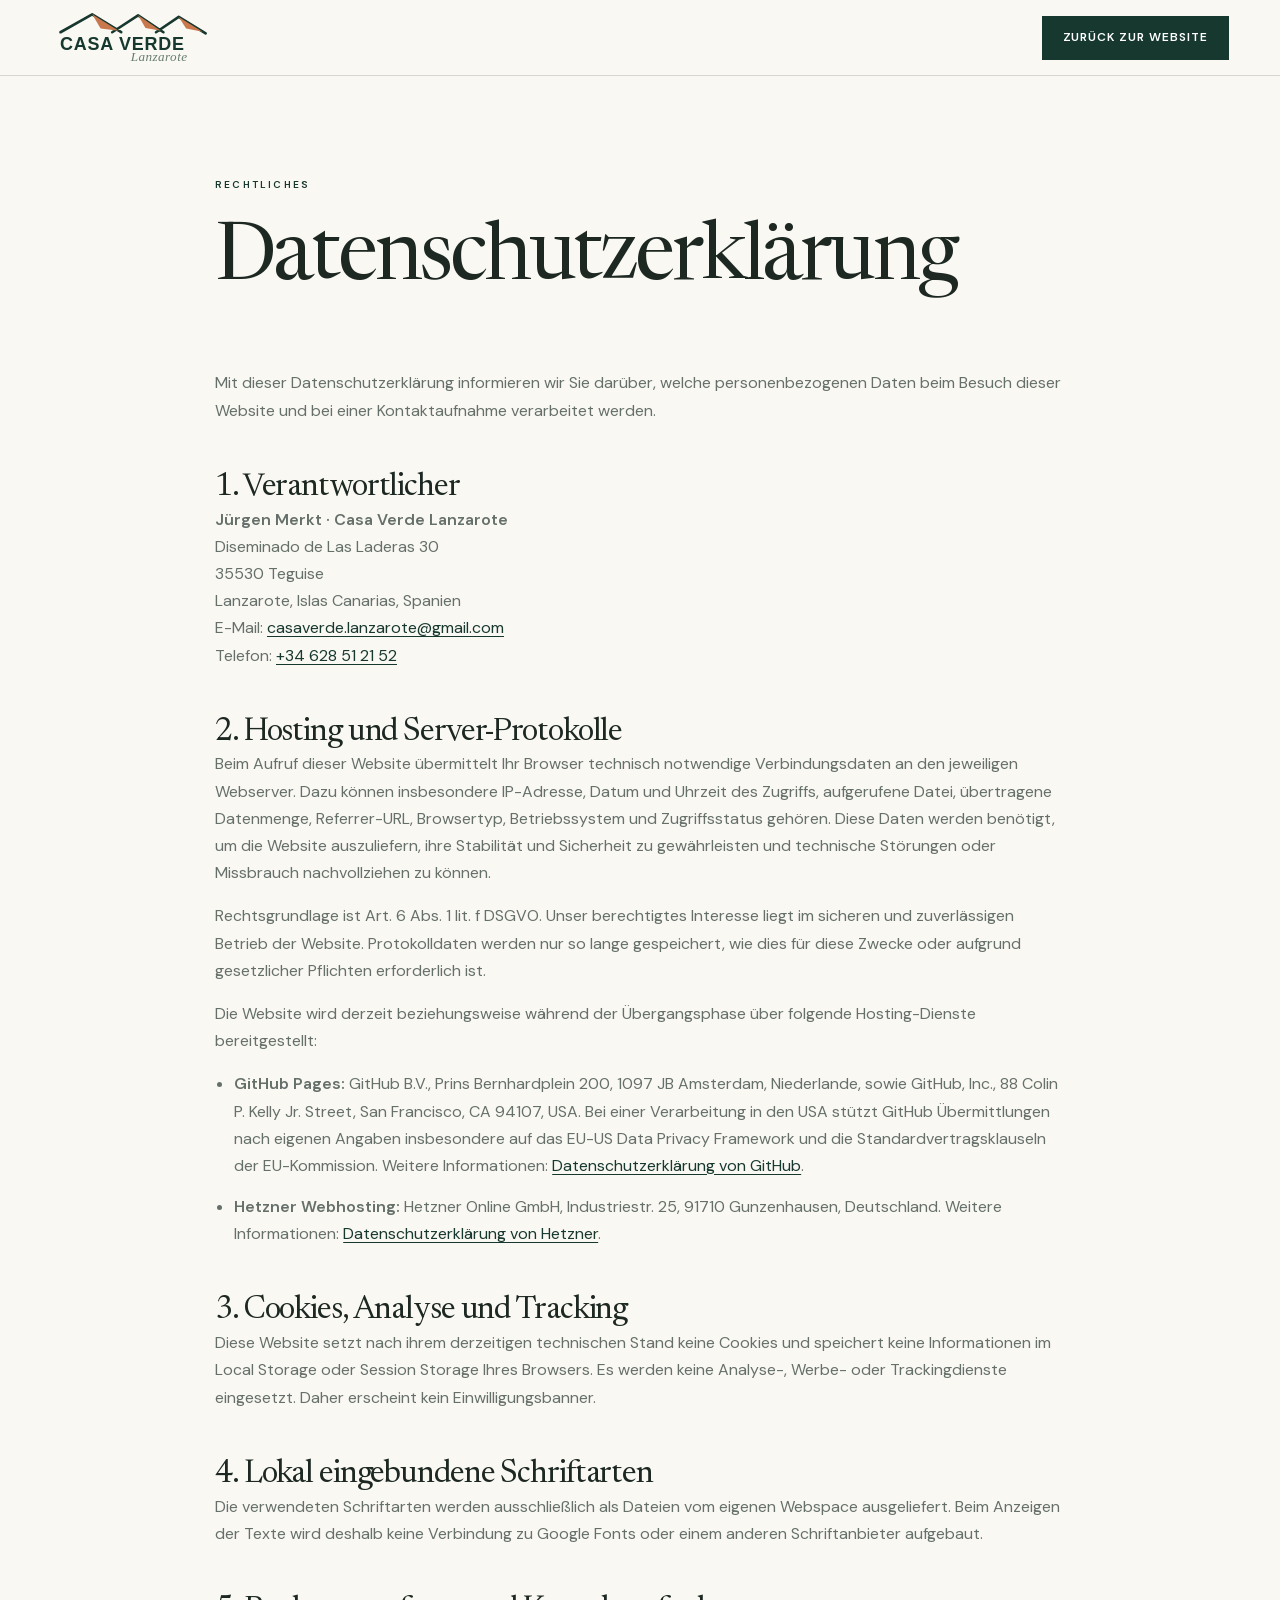
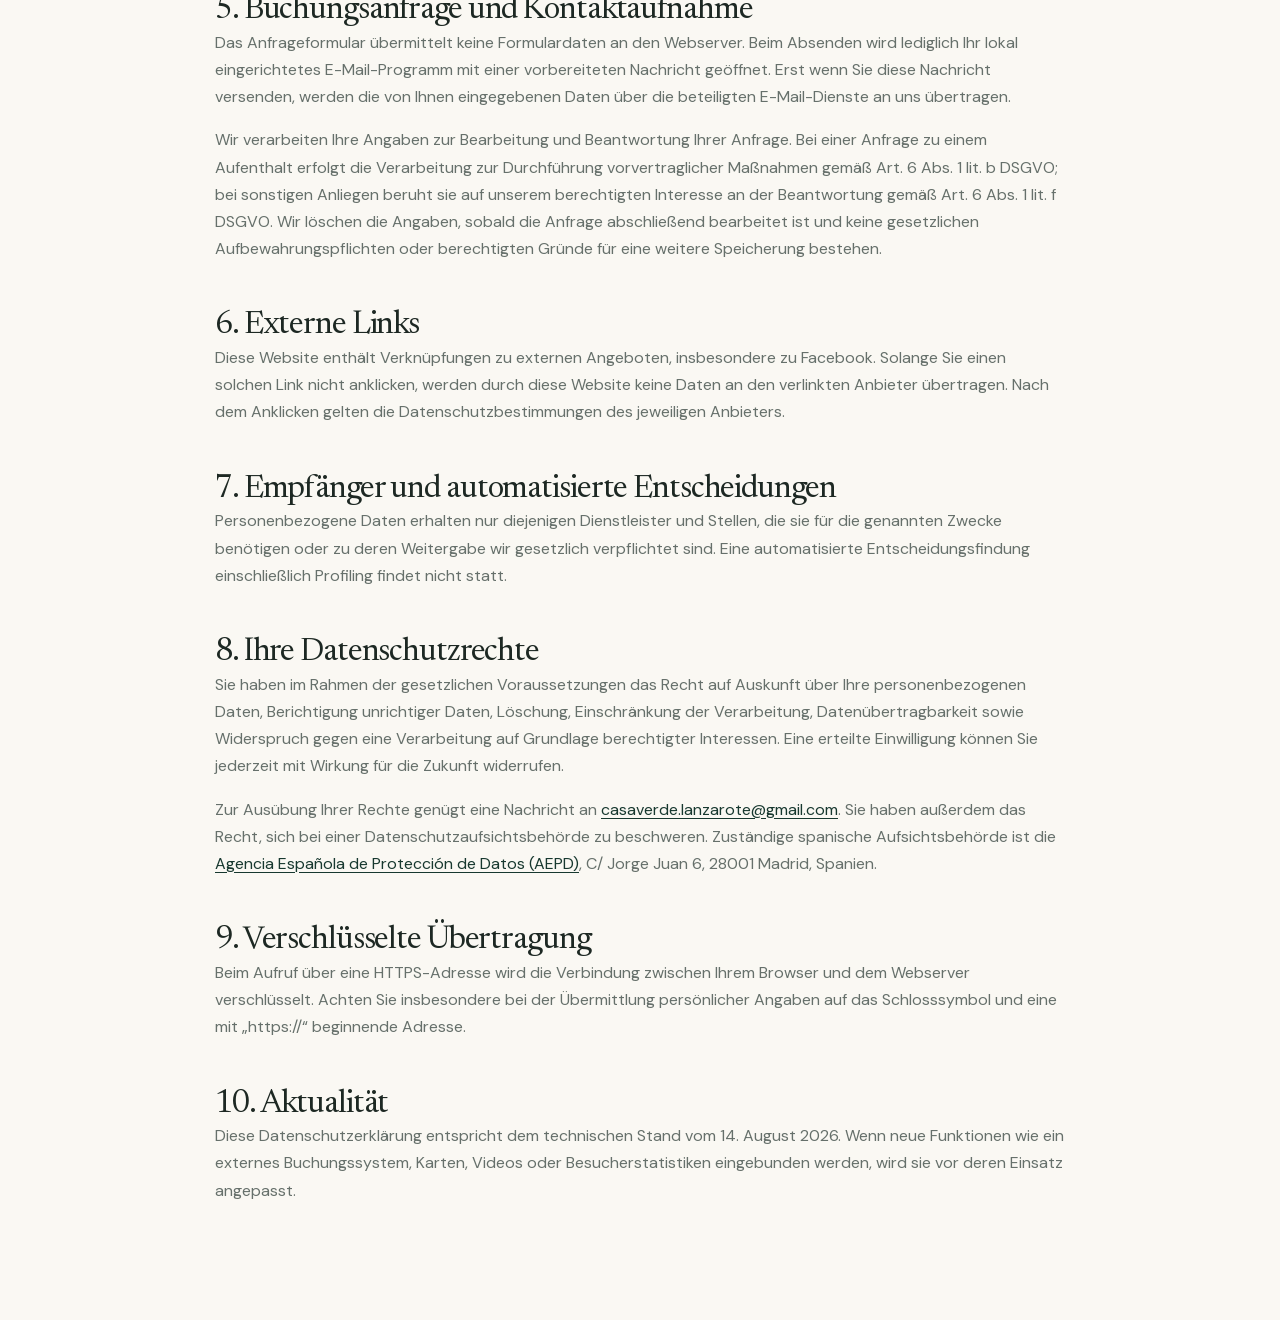
==== commit 199b3c11: "Betreiberangaben im Datenschutz ergänzen" ====
--- a/datenschutz.html
+++ b/datenschutz.html
@@ -23,7 +23,7 @@
       <p>Mit dieser Datenschutzerklärung informieren wir Sie darüber, welche personenbezogenen Daten beim Besuch dieser Website und bei einer Kontaktaufnahme verarbeitet werden.</p>
 
       <h2>1. Verantwortlicher</h2>
-      <p><strong>Casa Verde Lanzarote</strong><br>Lanzarote, Islas Canarias, Spanien<br>E-Mail: <a href="mailto:casaverde.lanzarote@gmail.com">casaverde.lanzarote@gmail.com</a><br>Telefon: <a href="tel:+34628512152">+34 628 51 21 52</a></p>
+      <p><strong>Jürgen Merkt · Casa Verde Lanzarote</strong><br>Diseminado de Las Laderas 30<br>35530 Teguise<br>Lanzarote, Islas Canarias, Spanien<br>E-Mail: <a href="mailto:casaverde.lanzarote@gmail.com">casaverde.lanzarote@gmail.com</a><br>Telefon: <a href="tel:+34628512152">+34 628 51 21 52</a></p>
 
       <h2>2. Hosting und Server-Protokolle</h2>
       <p>Beim Aufruf dieser Website übermittelt Ihr Browser technisch notwendige Verbindungsdaten an den jeweiligen Webserver. Dazu können insbesondere IP-Adresse, Datum und Uhrzeit des Zugriffs, aufgerufene Datei, übertragene Datenmenge, Referrer-URL, Browsertyp, Betriebssystem und Zugriffsstatus gehören. Diese Daten werden benötigt, um die Website auszuliefern, ihre Stabilität und Sicherheit zu gewährleisten und technische Störungen oder Missbrauch nachvollziehen zu können.</p>
